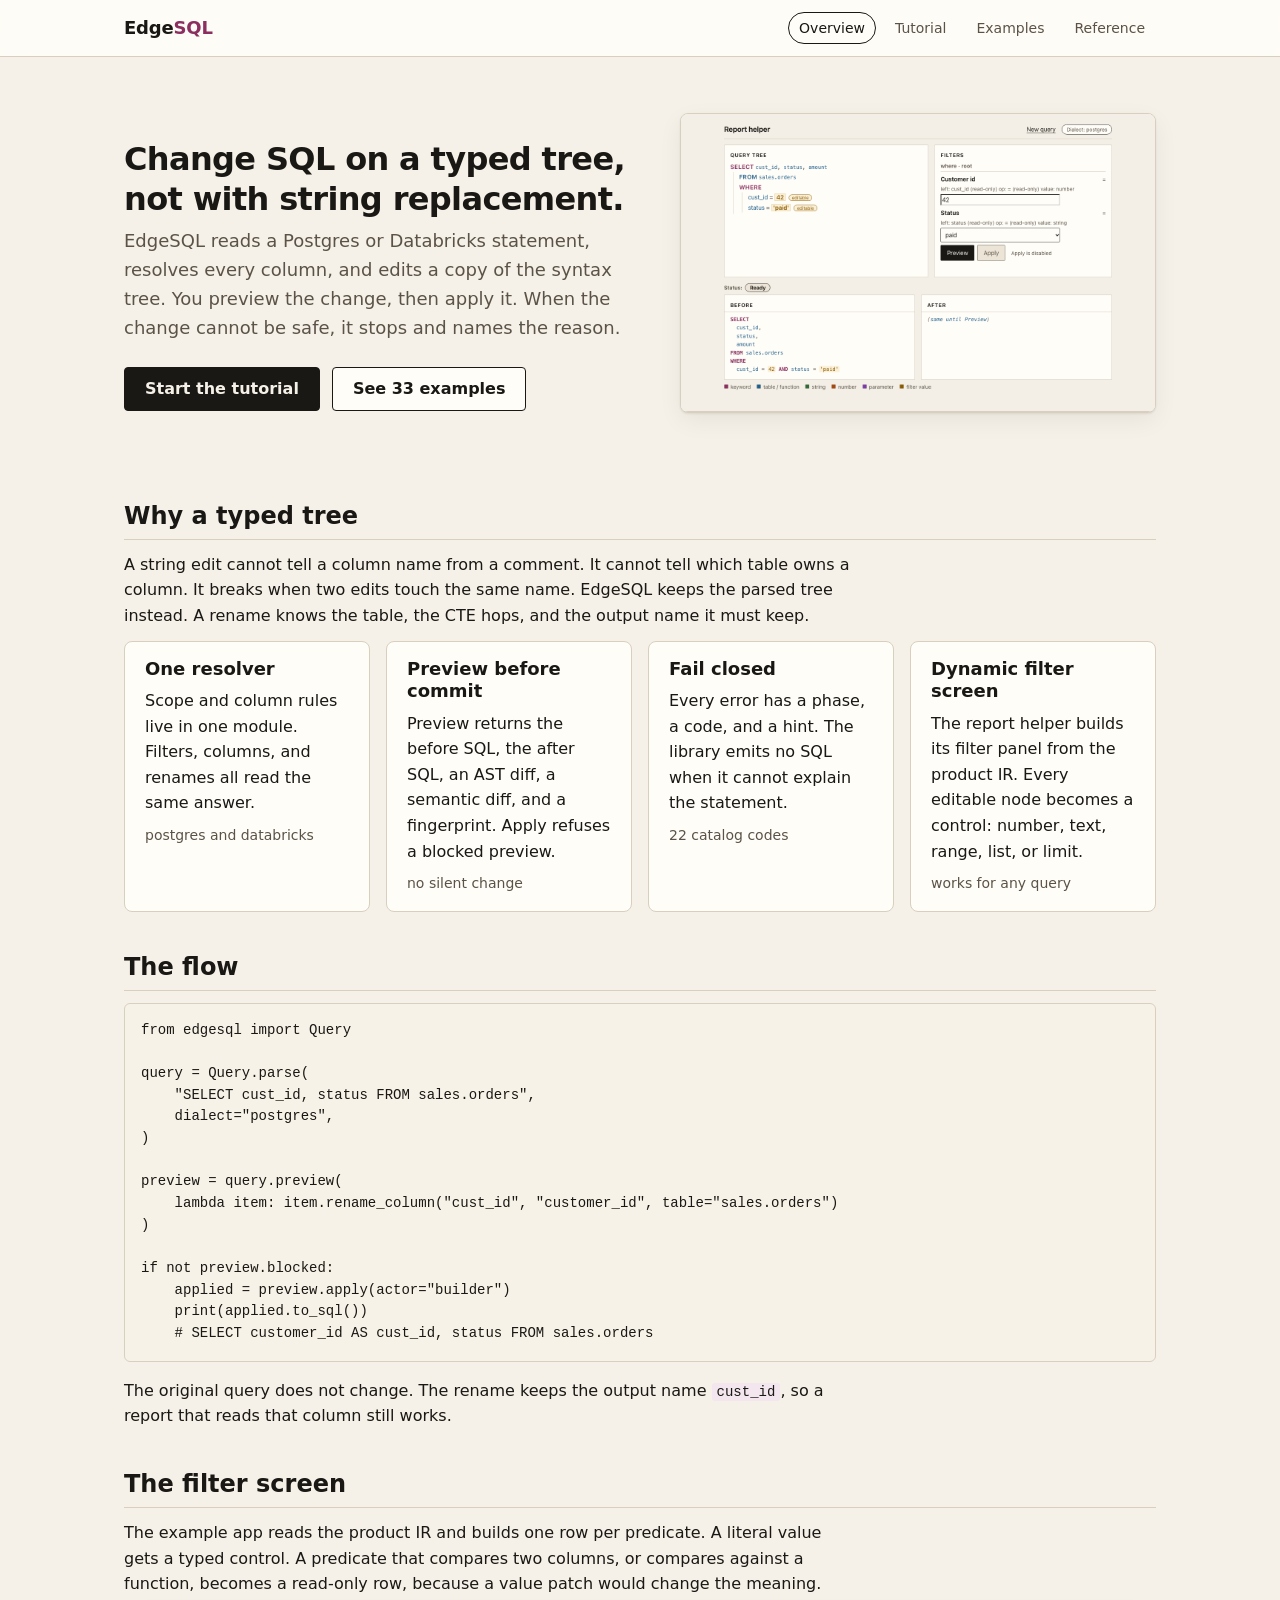
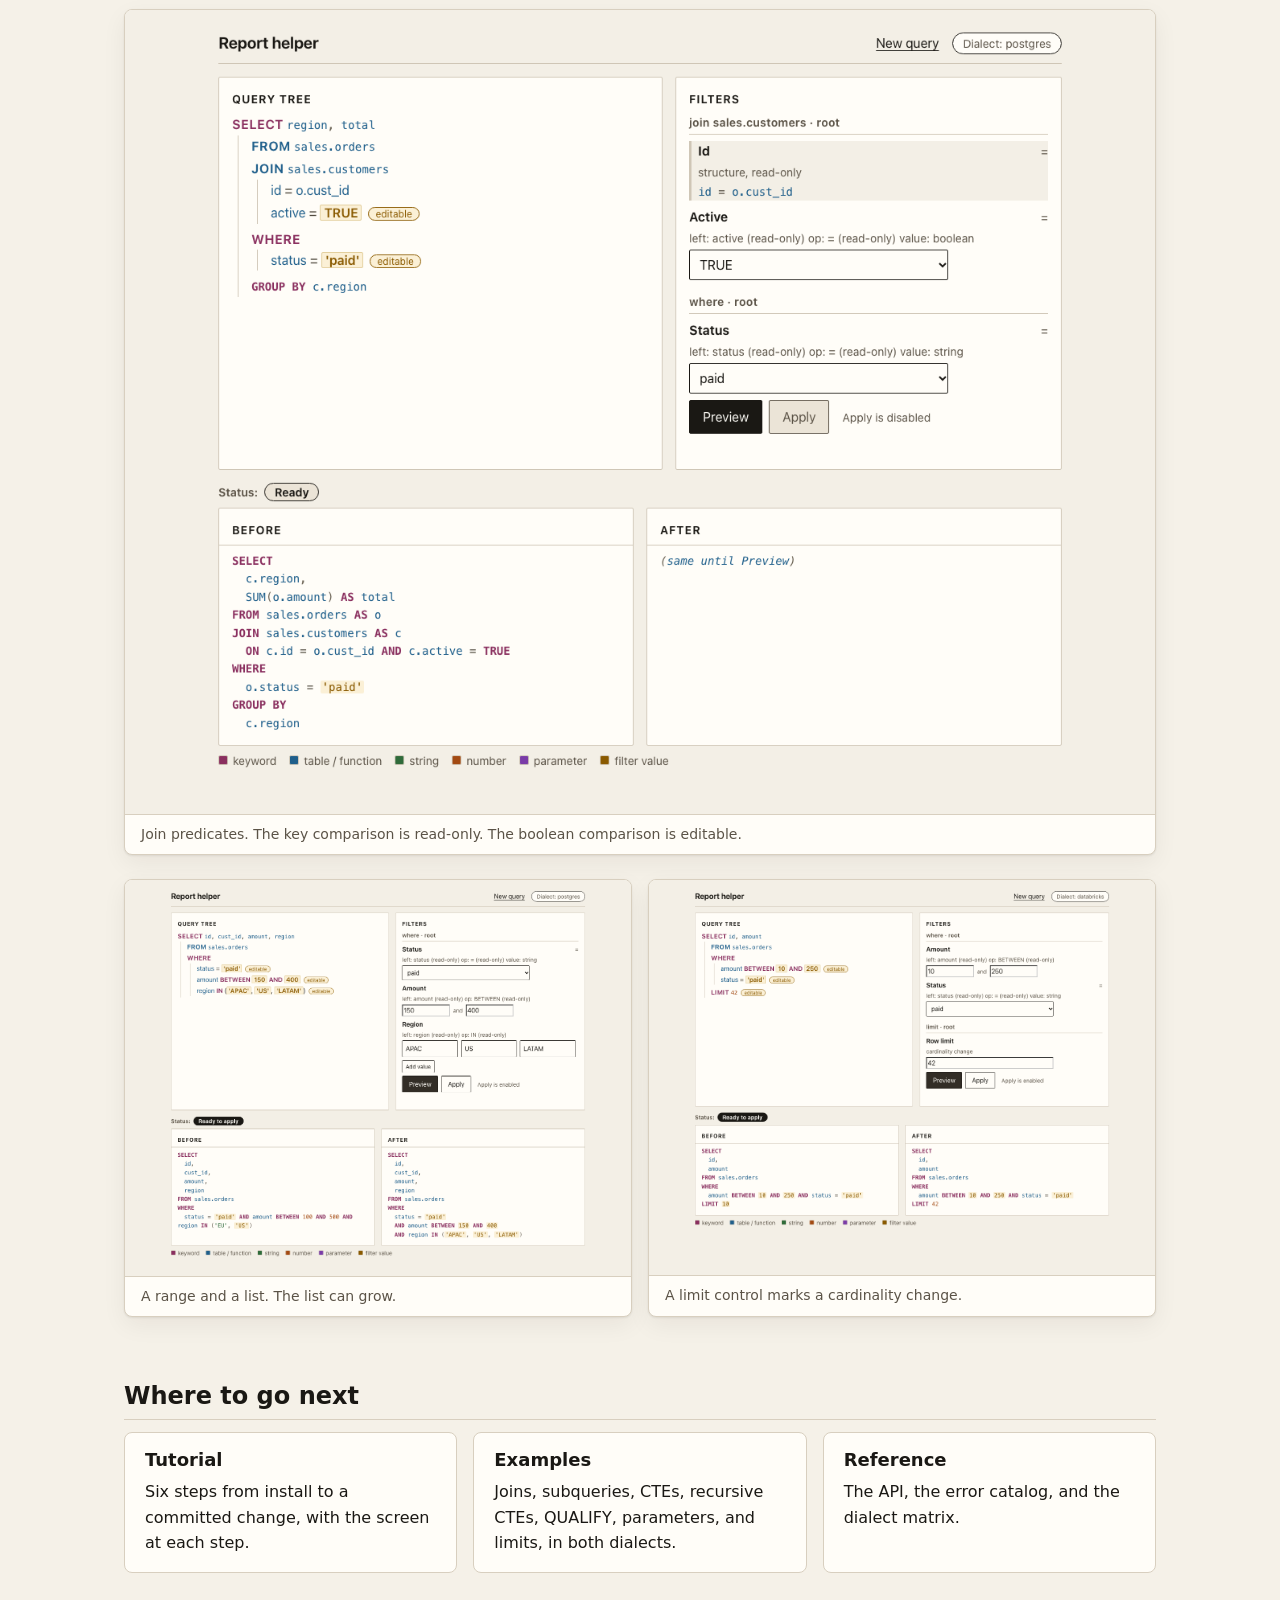
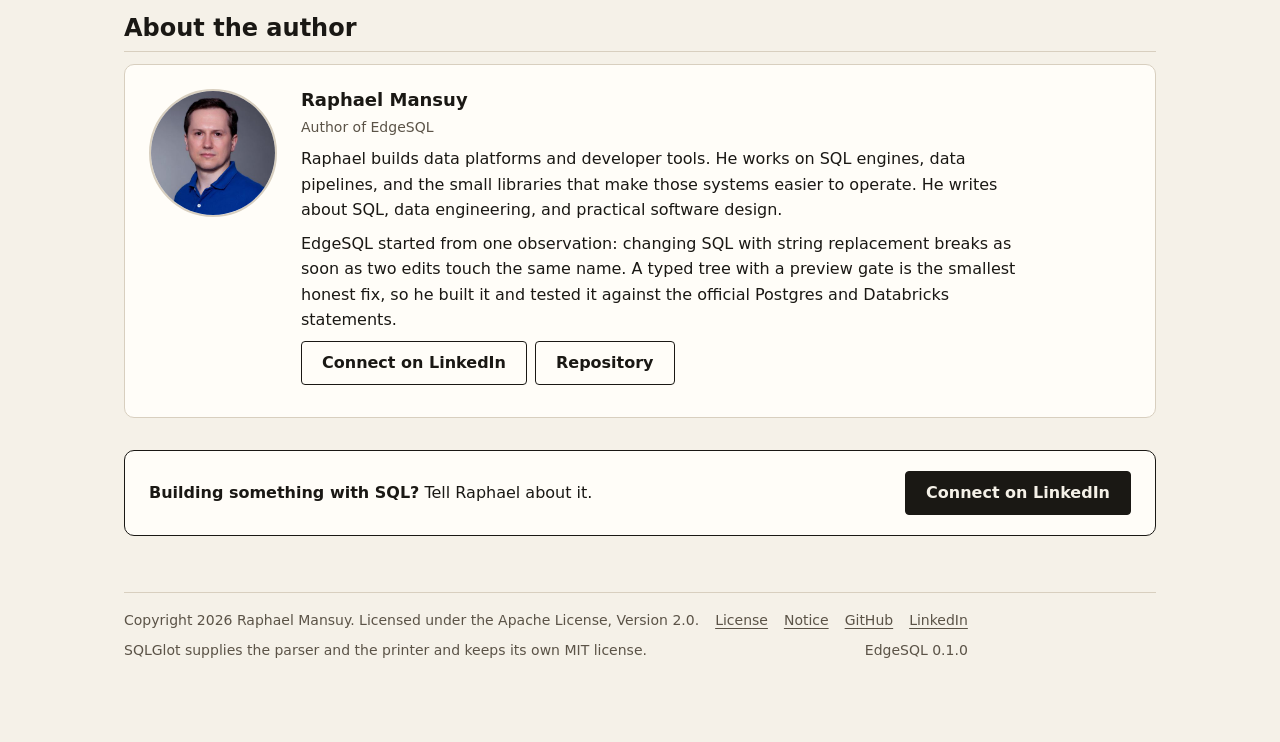
==== docs/index.html @ fc4b2189 "EdgeSQL v1: typed SQL edits, dynamic filter screen, docs, and release setup Add the EdgeSQL library " ====
<!DOCTYPE html>
<html lang="en">
<head>
<meta charset="utf-8">
<meta name="viewport" content="width=device-width, initial-scale=1">
<meta name="color-scheme" content="light dark">
<title>EdgeSQL - change SQL on a typed tree</title>
<meta name="description" content="EdgeSQL reads Postgres and Databricks SQL, resolves every column, and edits a typed tree with a preview gate.">
<link rel="stylesheet" href="assets/site.css">
</head>
<body>
<header class="topbar">
  <div class="topbar-inner">
    <a class="brand" href="index.html">Edge<span>SQL</span></a>
    <nav class="nav">
      <a href="index.html" aria-current="page">Overview</a>
      <a href="tutorial.html">Tutorial</a>
      <a href="examples.html">Examples</a>
      <a href="reference.html">Reference</a>
    </nav>
  </div>
</header>

<main class="wrap">
  <section class="hero">
    <div>
      <h1>Change SQL on a typed tree, not with string replacement.</h1>
      <p class="lede">EdgeSQL reads a Postgres or Databricks statement, resolves every
      column, and edits a copy of the syntax tree. You preview the change, then apply
      it. When the change cannot be safe, it stops and names the reason.</p>
      <div class="cta">
        <a class="btn primary" href="tutorial.html">Start the tutorial</a>
        <a class="btn" href="examples.html">See 33 examples</a>
      </div>
    </div>
    <figure class="hero-figure">
      <img src="assets/screenshots/02-ready-desktop.png" alt="The report helper screen: query tree, generated filter panel, and before SQL.">
    </figure>
  </section>

  <h2 id="why">Why a typed tree</h2>
  <p>A string edit cannot tell a column name from a comment. It cannot tell which
  table owns a column. It breaks when two edits touch the same name. EdgeSQL keeps
  the parsed tree instead. A rename knows the table, the CTE hops, and the output
  name it must keep.</p>

  <div class="cards">
    <div class="card">
      <h3>One resolver</h3>
      <p>Scope and column rules live in one module. Filters, columns, and renames
      all read the same answer.</p>
      <span class="meta">postgres and databricks</span>
    </div>
    <div class="card">
      <h3>Preview before commit</h3>
      <p>Preview returns the before SQL, the after SQL, an AST diff, a semantic
      diff, and a fingerprint. Apply refuses a blocked preview.</p>
      <span class="meta">no silent change</span>
    </div>
    <div class="card">
      <h3>Fail closed</h3>
      <p>Every error has a phase, a code, and a hint. The library emits no SQL when
      it cannot explain the statement.</p>
      <span class="meta">22 catalog codes</span>
    </div>
    <div class="card">
      <h3>Dynamic filter screen</h3>
      <p>The report helper builds its filter panel from the product IR. Every
      editable node becomes a control: number, text, range, list, or limit.</p>
      <span class="meta">works for any query</span>
    </div>
  </div>

  <h2 id="flow">The flow</h2>
  <pre><code>from edgesql import Query

query = Query.parse(
    "SELECT cust_id, status FROM sales.orders",
    dialect="postgres",
)

preview = query.preview(
    lambda item: item.rename_column("cust_id", "customer_id", table="sales.orders")
)

if not preview.blocked:
    applied = preview.apply(actor="builder")
    print(applied.to_sql())
    # SELECT customer_id AS cust_id, status FROM sales.orders</code></pre>

  <p>The original query does not change. The rename keeps the output name
  <code>cust_id</code>, so a report that reads that column still works.</p>

  <h2 id="screen">The filter screen</h2>
  <p>The example app reads the product IR and builds one row per predicate. A
  literal value gets a typed control. A predicate that compares two columns, or
  compares against a function, becomes a read-only row, because a value patch would
  change the meaning.</p>

  <figure>
    <img src="assets/screenshots/17-dynamic-join-filters.png" alt="Join filters: the read-only key row and the editable boolean row.">
    <figcaption>Join predicates. The key comparison is read-only. The boolean
    comparison is editable.</figcaption>
  </figure>

  <div class="grid-2">
    <figure>
      <img src="assets/screenshots/18-between-and-in.png" alt="A range control and a list control with an added value.">
      <figcaption>A range and a list. The list can grow.</figcaption>
    </figure>
    <figure>
      <img src="assets/screenshots/19-limit-filter.png" alt="A limit control next to a range control.">
      <figcaption>A limit control marks a cardinality change.</figcaption>
    </figure>
  </div>

  <h2 id="next">Where to go next</h2>
  <div class="cards">
    <a class="card" href="tutorial.html" style="text-decoration:none;color:inherit">
      <h3>Tutorial</h3>
      <p>Six steps from install to a committed change, with the screen at each
      step.</p>
    </a>
    <a class="card" href="examples.html" style="text-decoration:none;color:inherit">
      <h3>Examples</h3>
      <p>Joins, subqueries, CTEs, recursive CTEs, QUALIFY, parameters, and limits,
      in both dialects.</p>
    </a>
    <a class="card" href="reference.html" style="text-decoration:none;color:inherit">
      <h3>Reference</h3>
      <p>The API, the error catalog, and the dialect matrix.</p>
    </a>
  </div>

  <h2 id="author-heading">About the author</h2>
  <section class="author" id="author" aria-labelledby="author-name">
  <img src="assets/raphael-mansuy.jpg" alt="Headshot of Raphael Mansuy, author of EdgeSQL." width="128" height="128" loading="lazy">
  <div>
    <h3 id="author-name">Raphael Mansuy</h3>
    <p class="meta">Author of EdgeSQL</p>
    <p>Raphael builds data platforms and developer tools. He works on SQL engines,
    data pipelines, and the small libraries that make those systems easier to
    operate. He writes about SQL, data engineering, and practical software design.</p>
    <p>EdgeSQL started from one observation: changing SQL with string replacement
    breaks as soon as two edits touch the same name. A typed tree with a preview
    gate is the smallest honest fix, so he built it and tested it against the
    official Postgres and Databricks statements.</p>
    <p class="links">
      <a class="btn" href="https://www.linkedin.com/in/raphaelmansuy/">Connect on LinkedIn</a>
      <a class="btn" href="https://github.com/raphaelmansuy/EdgeSQL">Repository</a>
    </p>
  </div>
</section>
  <section class="cta-band" aria-label="Follow the work">
  <p><strong>Building something with SQL?</strong> Tell Raphael about it.</p>
  <a class="btn primary" href="https://www.linkedin.com/in/raphaelmansuy/">Connect on LinkedIn</a>
</section>

  <footer class="site-footer">
  <div class="row">
    <span>Copyright 2026 Raphael Mansuy. Licensed under the Apache License, Version 2.0.</span>
    <nav>
      <a href="https://github.com/raphaelmansuy/EdgeSQL/blob/main/LICENSE">License</a>
      <a href="https://github.com/raphaelmansuy/EdgeSQL/blob/main/NOTICE">Notice</a>
      <a href="https://github.com/raphaelmansuy/EdgeSQL">GitHub</a>
      <a href="https://www.linkedin.com/in/raphaelmansuy/">LinkedIn</a>
    </nav>
  </div>
  <div class="row">
    <span>SQLGlot supplies the parser and the printer and keeps its own MIT license.</span>
    <span>EdgeSQL 0.1.0</span>
  </div>
</footer>
</main>
</body>
</html>
---- docs/assets/site.css ----
:root {
  color-scheme: light dark;
  --ink: #1a1814;
  --ink-soft: #5b5347;
  --page: #f5f1e8;
  --panel: #fffdf8;
  --line: #d8cfbf;
  --line-strong: #1a1814;
  --accent: #8a2f5f;
  --accent-soft: #f3e6ee;
  --blue: #1f5f8b;
  --green: #2f6b3a;
  --amber: #8a5a00;
  --code-bg: #f7f2e8;
  --shadow: 0 1px 2px rgba(26, 24, 20, 0.08), 0 8px 24px rgba(26, 24, 20, 0.06);
  --step: 8px;
}

@media (prefers-color-scheme: dark) {
  :root {
    --ink: #efe9df;
    --ink-soft: #b3a894;
    --page: #17140f;
    --panel: #221e18;
    --line: #3a332a;
    --line-strong: #efe9df;
    --accent: #e79ac0;
    --accent-soft: #33222c;
    --blue: #8fc4e8;
    --green: #9ed3a4;
    --amber: #e5bb72;
    --code-bg: #1c1813;
    --shadow: 0 1px 2px rgba(0, 0, 0, 0.5), 0 8px 24px rgba(0, 0, 0, 0.4);
  }
}

* { box-sizing: border-box; }

html { scroll-behavior: smooth; }

body {
  margin: 0;
  background: var(--page);
  color: var(--ink);
  font-family: system-ui, -apple-system, "Segoe UI", sans-serif;
  font-size: 16px;
  line-height: 1.6;
  -webkit-font-smoothing: antialiased;
}

h1, h2, h3 { line-height: 1.25; }

h1 {
  font-size: 32px;
  font-weight: 700;
  letter-spacing: -0.02em;
  margin: 0 0 8px;
}

h2 {
  font-size: 24px;
  font-weight: 650;
  margin: 40px 0 12px;
  padding-bottom: 8px;
  border-bottom: 1px solid var(--line);
}

h3 {
  font-size: 18px;
  font-weight: 650;
  margin: 24px 0 8px;
}

p { margin: 0 0 12px; max-width: 72ch; }

a { color: var(--accent); text-underline-offset: 3px; }
a:hover { text-decoration: none; }

code, pre, kbd {
  font-family: ui-monospace, SFMono-Regular, Menlo, Consolas, monospace;
  font-size: 14px;
}

:not(pre) > code {
  background: var(--accent-soft);
  border-radius: 3px;
  padding: 1px 5px;
  overflow-wrap: anywhere;
}

pre {
  margin: 0 0 16px;
  padding: 16px;
  background: var(--code-bg);
  border: 1px solid var(--line);
  border-radius: 6px;
  overflow-x: auto;
  line-height: 1.55;
}

pre code { background: none; padding: 0; }

.meta { font-size: 14px; color: var(--ink-soft); }

/* Layout */

.wrap {
  max-width: 1080px;
  margin: 0 auto;
  padding: 0 24px 80px;
}

.topbar {
  border-bottom: 1px solid var(--line);
  background: color-mix(in srgb, var(--panel) 88%, transparent);
  backdrop-filter: blur(8px);
  position: sticky;
  top: 0;
  z-index: 10;
}

.topbar-inner {
  max-width: 1080px;
  margin: 0 auto;
  padding: 12px 24px;
  display: flex;
  align-items: center;
  gap: 24px;
  flex-wrap: wrap;
}

.brand {
  font-weight: 700;
  font-size: 18px;
  letter-spacing: -0.01em;
  color: var(--ink);
  text-decoration: none;
  margin-right: auto;
}

.brand span { color: var(--accent); }

.nav { display: flex; gap: 8px; flex-wrap: wrap; }

.nav a {
  font-size: 14px;
  text-decoration: none;
  color: var(--ink-soft);
  padding: 4px 10px;
  border-radius: 999px;
  border: 1px solid transparent;
}

.nav a:hover { color: var(--ink); border-color: var(--line); }

.nav a[aria-current="page"] {
  color: var(--ink);
  border-color: var(--line-strong);
  background: var(--panel);
}

.hero {
  display: grid;
  grid-template-columns: 1.1fr 1fr;
  gap: 32px;
  align-items: center;
  padding: 56px 0 24px;
}

.lede {
  font-size: 18px;
  color: var(--ink-soft);
  max-width: 56ch;
}

.hero-figure {
  border: 1px solid var(--line);
  border-radius: 8px;
  overflow: hidden;
  box-shadow: var(--shadow);
  background: var(--panel);
}

.hero-figure img { display: block; width: 100%; height: auto; }

.cta { display: flex; gap: 12px; flex-wrap: wrap; margin-top: 24px; }

.btn {
  display: inline-flex;
  align-items: center;
  gap: 8px;
  min-height: 44px;
  padding: 8px 20px;
  border-radius: 4px;
  border: 1px solid var(--line-strong);
  background: var(--panel);
  color: var(--ink);
  text-decoration: none;
  font-weight: 600;
}

.btn.primary { background: var(--ink); color: var(--page); }
.btn:hover { transform: translateY(-1px); }

.cards {
  display: grid;
  grid-template-columns: repeat(auto-fit, minmax(240px, 1fr));
  gap: 16px;
}

.card {
  border: 1px solid var(--line);
  border-radius: 8px;
  background: var(--panel);
  padding: 16px 20px;
}

.card h3 { margin-top: 0; }
.card p { margin-bottom: 0; }
.card .meta { display: block; margin-top: 8px; }

figure {
  margin: 0 0 24px;
  border: 1px solid var(--line);
  border-radius: 8px;
  overflow: hidden;
  background: var(--panel);
  box-shadow: var(--shadow);
}

figure img { display: block; width: 100%; height: auto; border-bottom: 1px solid var(--line); }

figcaption {
  font-size: 14px;
  color: var(--ink-soft);
  padding: 8px 16px;
}

.step {
  display: grid;
  grid-template-columns: 48px 1fr;
  gap: 16px;
  margin: 32px 0;
  padding: 24px;
  border: 1px solid var(--line);
  border-radius: 10px;
  background: var(--panel);
}

.step-number {
  width: 40px;
  height: 40px;
  border-radius: 50%;
  display: grid;
  place-items: center;
  background: var(--accent);
  color: var(--page);
  font-weight: 700;
}

.step h3 { margin-top: 0; }

.step-body { min-width: 0; }

table {
  width: 100%;
  border-collapse: collapse;
  margin: 0 0 24px;
  font-size: 15px;
}

th, td {
  text-align: left;
  padding: 8px 12px;
  border-bottom: 1px solid var(--line);
  vertical-align: top;
}

th { font-weight: 650; background: var(--panel); }

tbody tr:hover { background: var(--panel); }

td code { white-space: nowrap; }

.gallery {
  display: grid;
  grid-template-columns: repeat(auto-fill, minmax(300px, 1fr));
  gap: 16px;
}

.example {
  border: 1px solid var(--line);
  border-radius: 8px;
  background: var(--panel);
  padding: 16px;
  display: grid;
  gap: 8px;
  align-content: start;
}

.example[data-dialect="postgres"] { border-left: 4px solid var(--blue); }
.example[data-dialect="databricks"] { border-left: 4px solid var(--accent); }

.example h3 { margin: 0; font-size: 16px; }
.example pre { margin: 0; font-size: 13px; max-height: 200px; }

.tags { display: flex; gap: 4px; flex-wrap: wrap; }

.tag {
  font-size: 12px;
  border: 1px solid var(--line);
  border-radius: 999px;
  padding: 0 8px;
  color: var(--ink-soft);
}

.tag[data-dialect="postgres"] { color: var(--blue); border-color: var(--blue); }
.tag[data-dialect="databricks"] { color: var(--accent); border-color: var(--accent); }

.note {
  border-left: 4px solid var(--amber);
  background: var(--panel);
  padding: 12px 16px;
  border-radius: 0 6px 6px 0;
  margin: 0 0 16px;
}

.author {
  display: grid;
  grid-template-columns: 128px 1fr;
  gap: 24px;
  align-items: start;
  border: 1px solid var(--line);
  border-radius: 10px;
  background: var(--panel);
  padding: 24px;
  margin: 0 0 24px;
}

.author img {
  width: 128px;
  height: 128px;
  border-radius: 50%;
  object-fit: cover;
  border: 2px solid var(--line);
  display: block;
}

.author h3 { margin: 0 0 4px; }
.author p { margin-bottom: 8px; }
.author .links { display: flex; gap: 8px; flex-wrap: wrap; margin-top: 8px; }

.cta-band {
  display: flex;
  gap: 16px;
  align-items: center;
  justify-content: space-between;
  flex-wrap: wrap;
  border: 1px solid var(--line-strong);
  border-radius: 10px;
  background: var(--panel);
  padding: 20px 24px;
  margin: 32px 0 0;
}

.cta-band p { margin: 0; }

.site-footer {
  border-top: 1px solid var(--line);
  margin-top: 56px;
  padding-top: 16px;
  font-size: 14px;
  color: var(--ink-soft);
  display: grid;
  gap: 8px;
}

.site-footer .row {
  display: flex;
  justify-content: space-between;
  gap: 16px;
  flex-wrap: wrap;
}

.site-footer nav { display: flex; gap: 16px; flex-wrap: wrap; }
.site-footer a { color: var(--ink-soft); }
.site-footer a:hover { color: var(--ink); }

.note p:last-child { margin-bottom: 0; }

.grid-2 {
  display: grid;
  grid-template-columns: 1fr 1fr;
  gap: 16px;
}

footer {
  border-top: 1px solid var(--line);
  margin-top: 56px;
  padding-top: 16px;
  font-size: 14px;
  color: var(--ink-soft);
  display: flex;
  justify-content: space-between;
  gap: 16px;
  flex-wrap: wrap;
}

.anchor-list { display: flex; gap: 8px; flex-wrap: wrap; margin-bottom: 24px; }

.anchor-list a {
  font-size: 14px;
  border: 1px solid var(--line);
  border-radius: 999px;
  padding: 4px 12px;
  text-decoration: none;
  color: var(--ink-soft);
}

.anchor-list a:hover { border-color: var(--line-strong); color: var(--ink); }

@media (max-width: 860px) {
  .hero { grid-template-columns: 1fr; padding-top: 32px; }
  .grid-2 { grid-template-columns: 1fr; }
  .step { grid-template-columns: 1fr; }
  .author { grid-template-columns: 1fr; }
  h1 { font-size: 26px; }
  h2 { font-size: 20px; }
  .wrap { padding: 0 16px 56px; }
}

@media print {
  .topbar, .cta { display: none; }
  body { background: #fff; color: #000; }
  figure, .card, .step { box-shadow: none; }
}
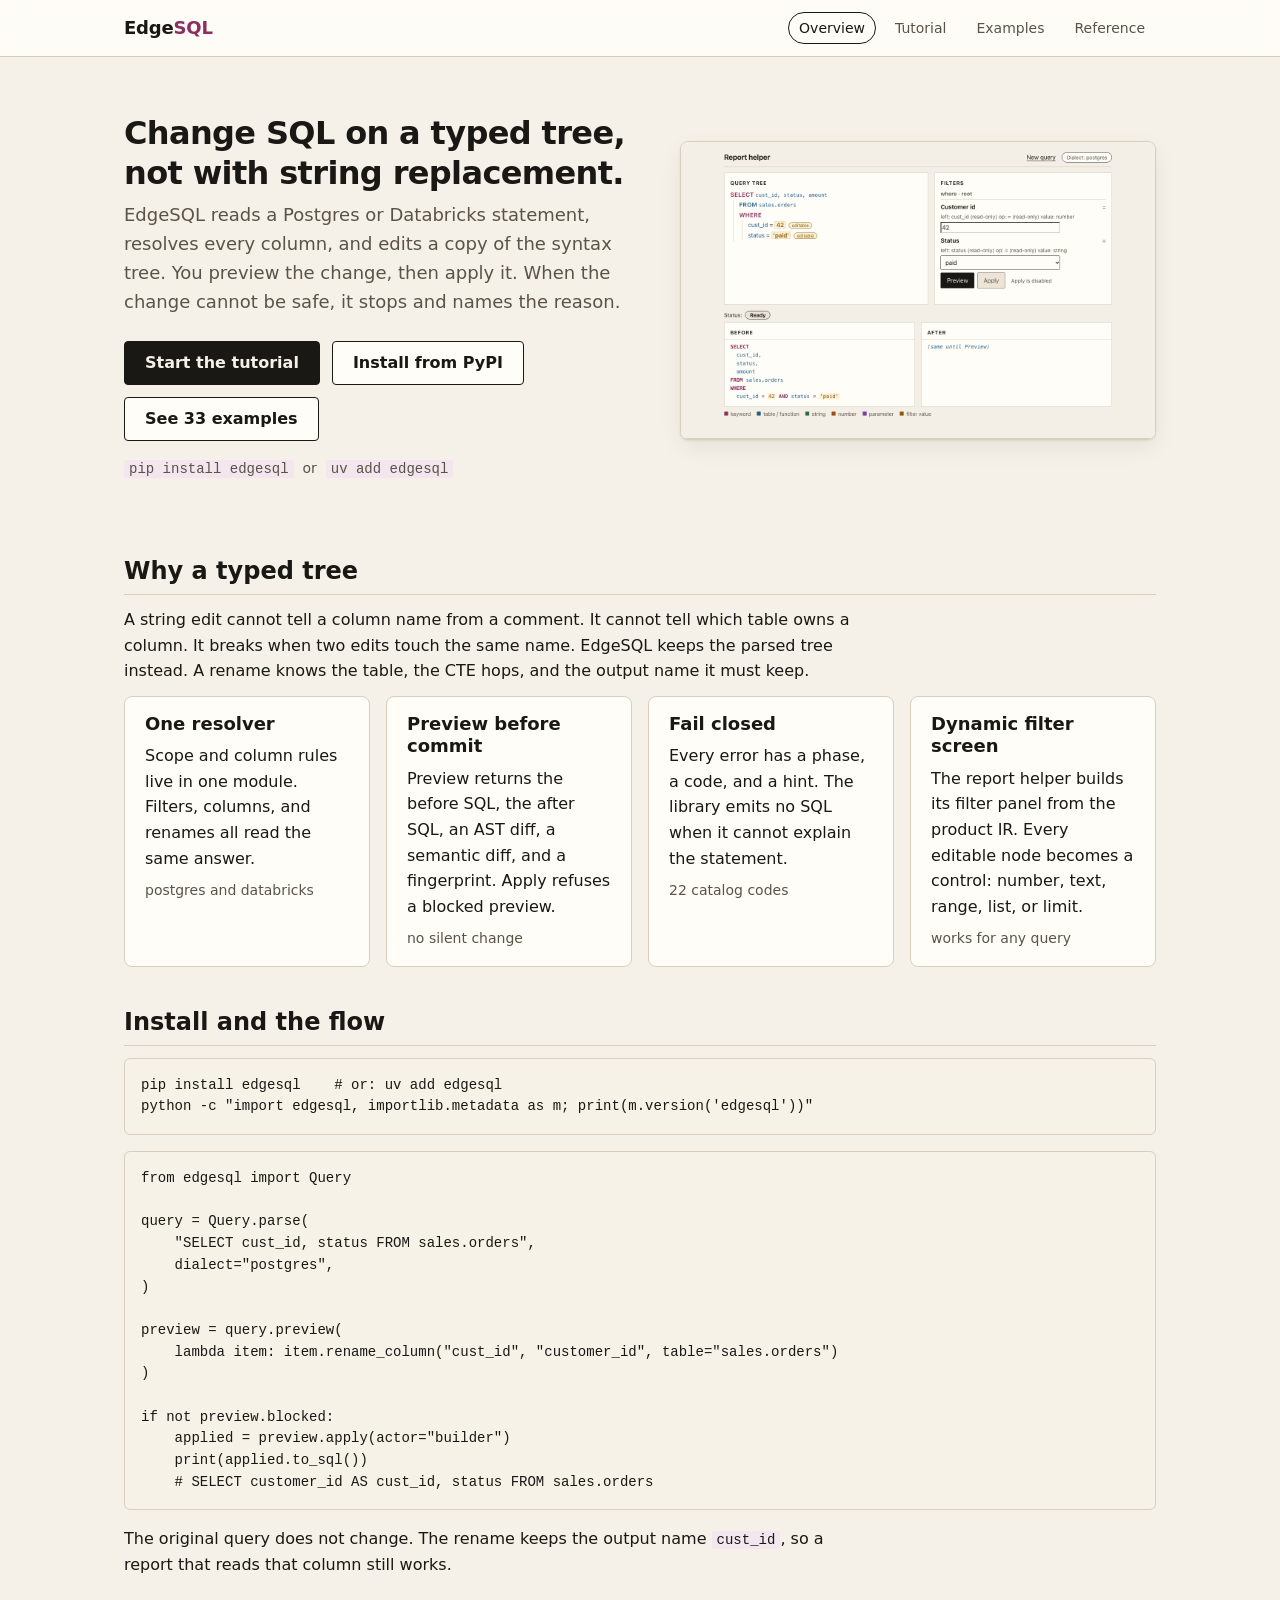
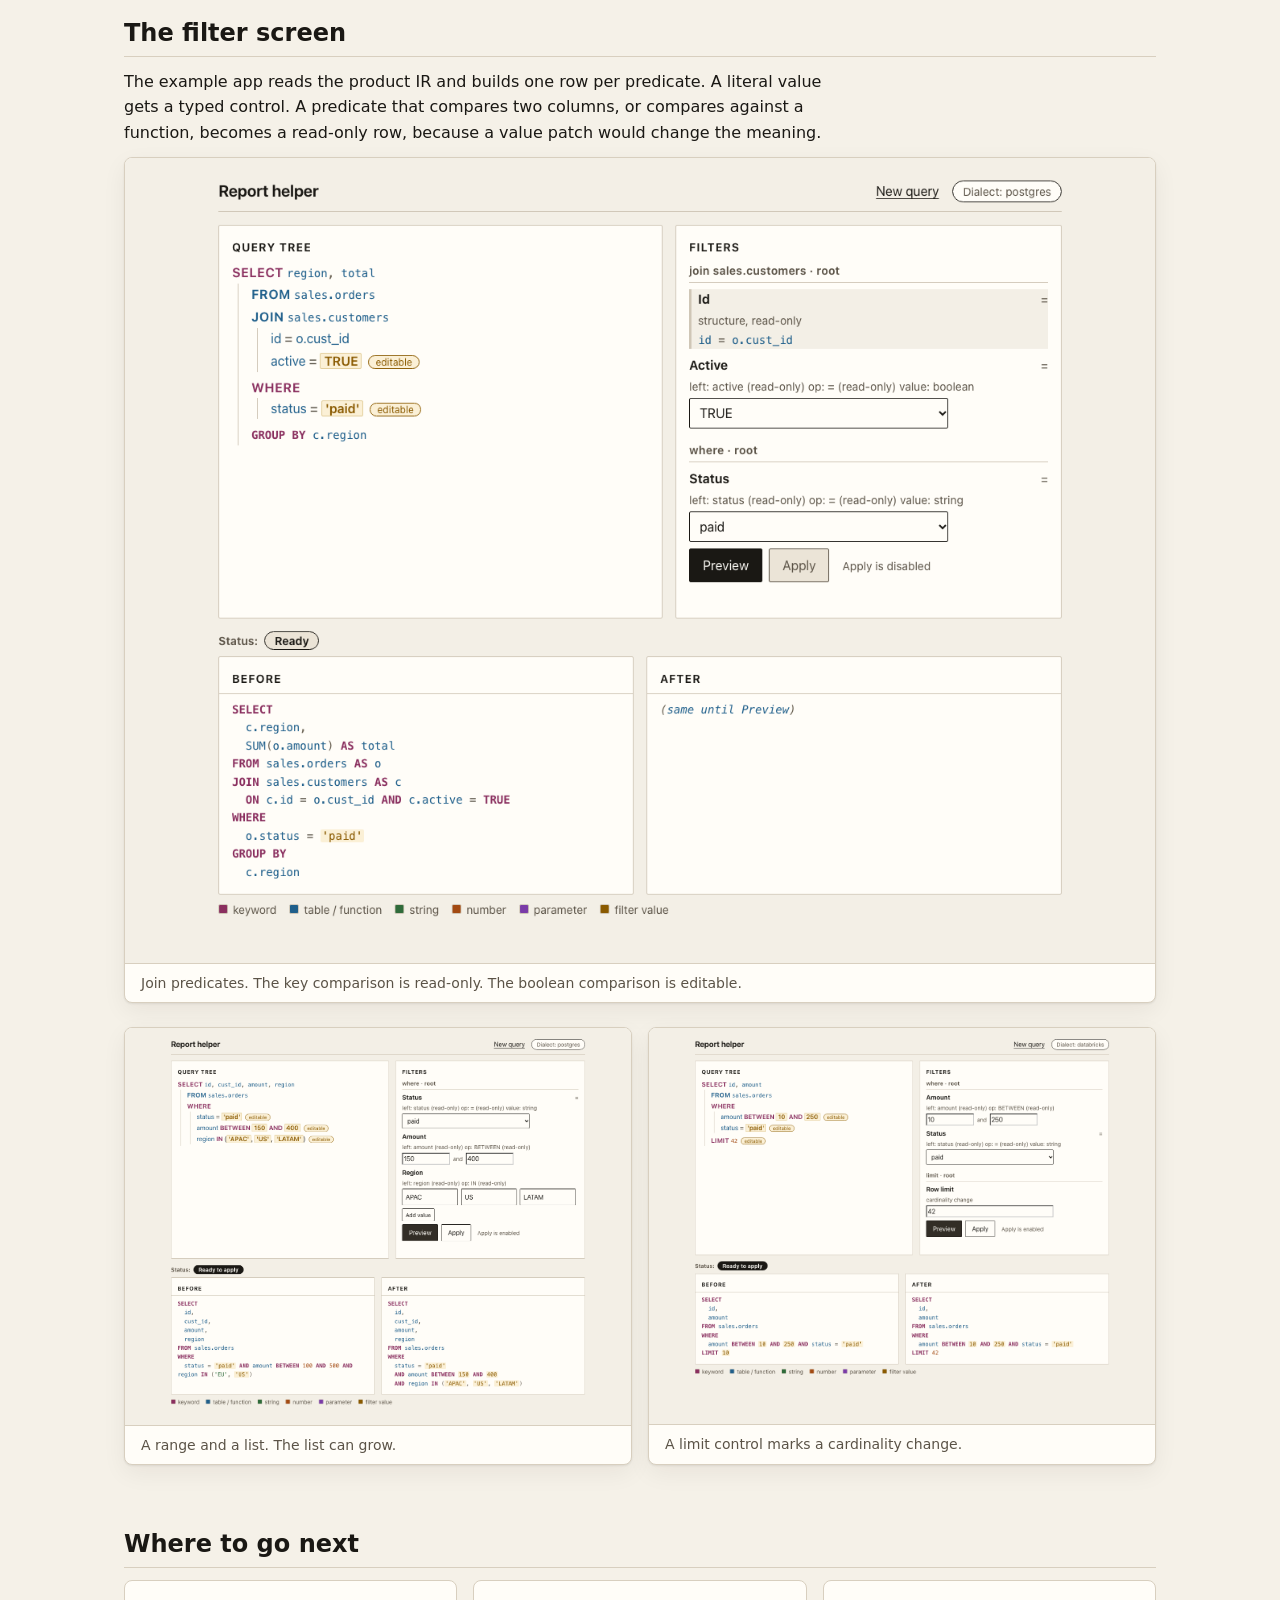
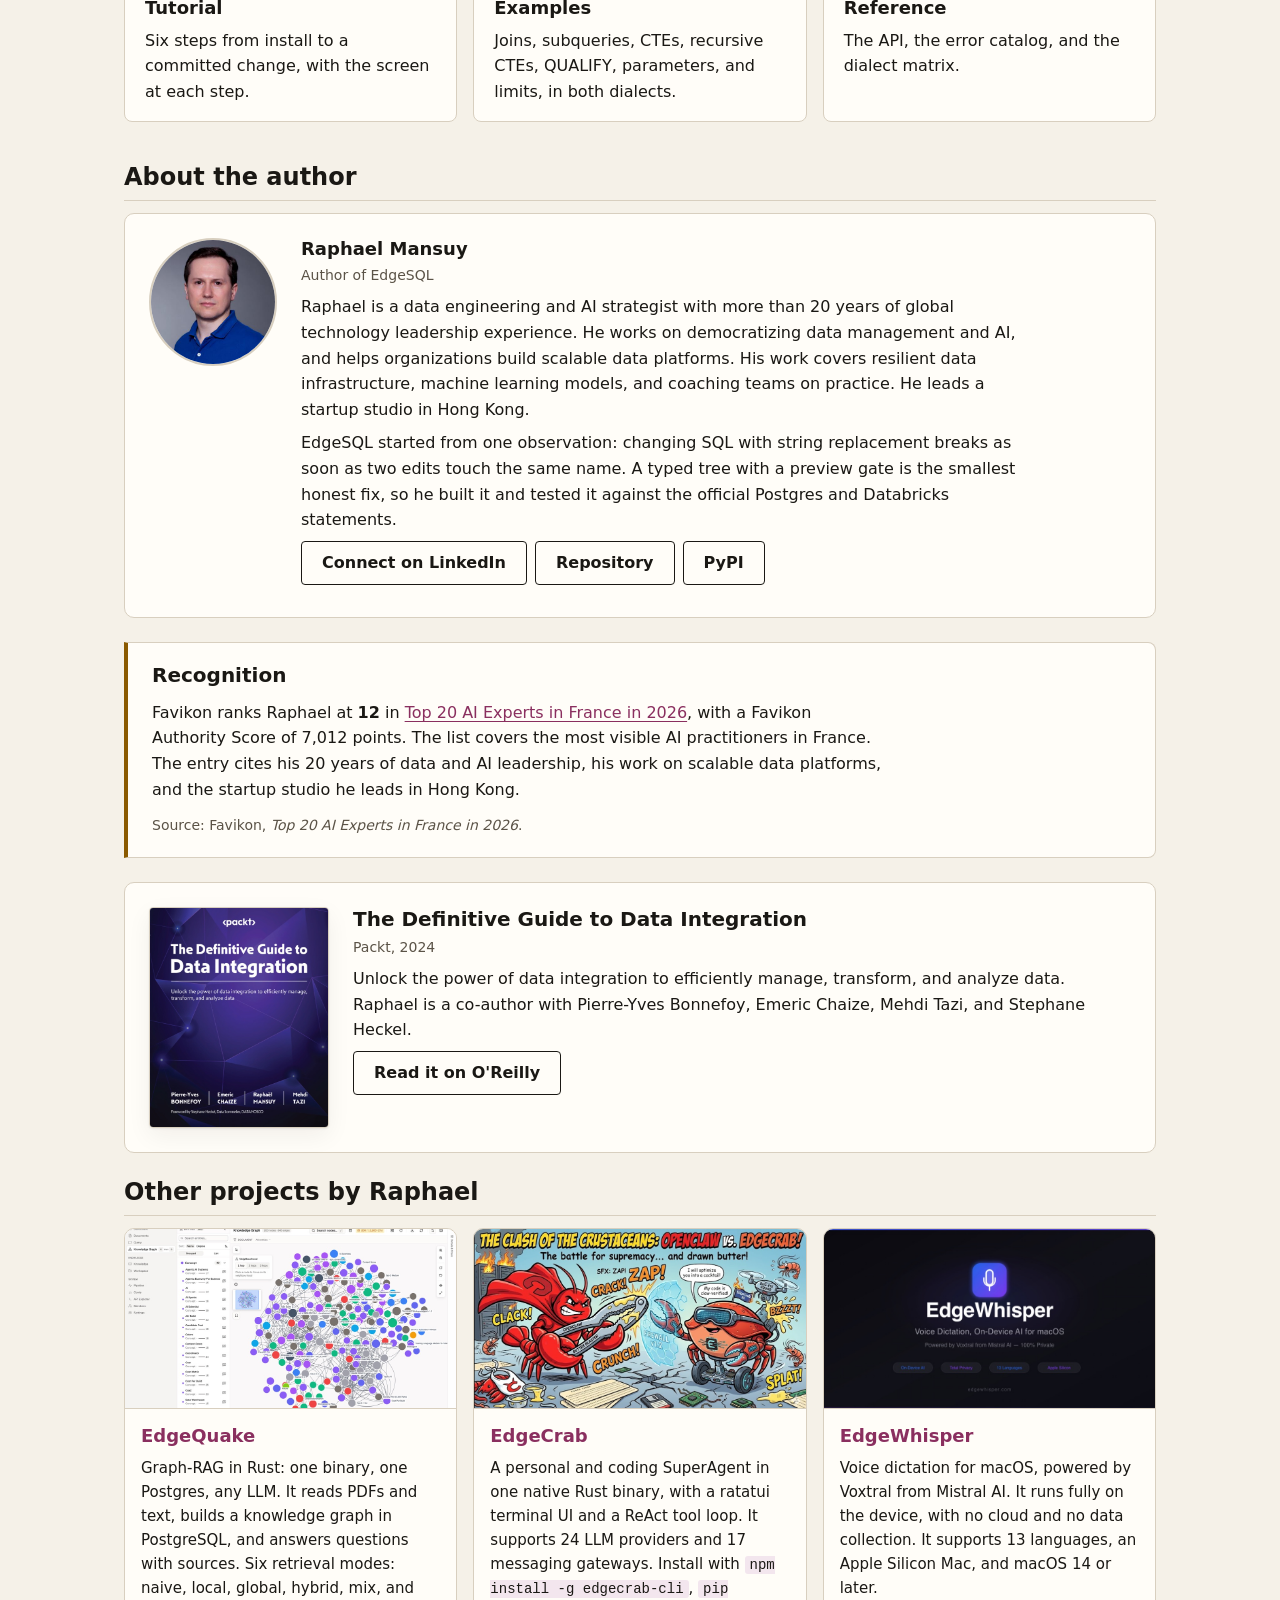
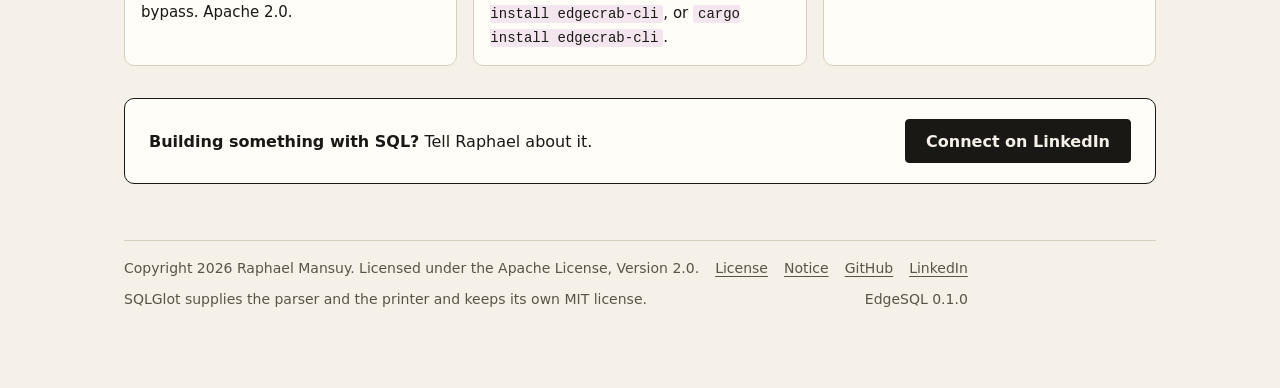
==== commit 456ab541: "Document the PyPI install and Raphael's other work Install: - Show pip and uv side by side: uv add, " ====
--- a/docs/index.html
+++ b/docs/index.html
@@ -4,9 +4,27 @@
 <meta charset="utf-8">
 <meta name="viewport" content="width=device-width, initial-scale=1">
 <meta name="color-scheme" content="light dark">
-<title>EdgeSQL - change SQL on a typed tree</title>
-<meta name="description" content="EdgeSQL reads Postgres and Databricks SQL, resolves every column, and edits a typed tree with a preview gate.">
+<title>EdgeSQL - parse and rewrite Postgres and Databricks SQL in Python</title>
+
+<meta name="description" content="A Python library that parses Postgres and Databricks SQL, resolves every column, and edits a typed syntax tree with preview before apply.">
+<meta name="author" content="Raphael Mansuy">
+<meta name="keywords" content="SQL parser Python, rewrite SQL AST, Postgres SQL parser, Databricks SQL, SQLGlot, rename SQL column, SQL query builder, dynamic filter form, SQL preview apply, Apache 2.0">
+<meta name="robots" content="index, follow">
+<link rel="canonical" href="https://raphaelmansuy.github.io/EdgeSQL/">
+<meta property="og:type" content="website">
+<meta property="og:site_name" content="EdgeSQL">
+<meta property="og:title" content="EdgeSQL - parse and rewrite Postgres and Databricks SQL in Python">
+<meta property="og:description" content="A Python library that parses Postgres and Databricks SQL, resolves every column, and edits a typed syntax tree with preview before apply.">
+<meta property="og:url" content="https://raphaelmansuy.github.io/EdgeSQL/">
+<meta property="og:image" content="https://raphaelmansuy.github.io/EdgeSQL/assets/screenshots/02-ready-desktop.png">
+<meta property="og:image:alt" content="The EdgeSQL report helper: query tree, generated filter panel, and before SQL.">
+<meta name="twitter:card" content="summary_large_image">
+<meta name="twitter:title" content="EdgeSQL - parse and rewrite Postgres and Databricks SQL in Python">
+<meta name="twitter:description" content="A Python library that parses Postgres and Databricks SQL, resolves every column, and edits a typed syntax tree with preview before apply.">
+<meta name="twitter:image" content="https://raphaelmansuy.github.io/EdgeSQL/assets/screenshots/02-ready-desktop.png">
+<script type="application/ld+json">{"@context":"https://schema.org","@graph":[{"@type":"SoftwareSourceCode","name":"EdgeSQL","description":"A Python library that parses Postgres and Databricks SQL, resolves every column, and edits a typed syntax tree with preview before apply.","codeRepository":"https://github.com/raphaelmansuy/EdgeSQL","programmingLanguage":"Python","runtimePlatform":"Python 3.11 and later","license":"https://www.apache.org/licenses/LICENSE-2.0","author":{"@type":"Person","name":"Raphael Mansuy","url":"https://www.linkedin.com/in/raphaelmansuy/"},"keywords":"SQL parser Python, rewrite SQL AST, Postgres SQL parser, Databricks SQL, SQLGlot, rename SQL column, SQL query builder, dynamic filter form, SQL preview apply, Apache 2.0"},{"@type":"Person","name":"Raphael Mansuy","url":"https://www.linkedin.com/in/raphaelmansuy/","sameAs":["https://www.linkedin.com/in/raphaelmansuy/","https://github.com/raphaelmansuy"]}]}</script>
 <link rel="stylesheet" href="assets/site.css">
+
 </head>
 <body>
 <header class="topbar">
@@ -30,8 +48,12 @@
       it. When the change cannot be safe, it stops and names the reason.</p>
       <div class="cta">
         <a class="btn primary" href="tutorial.html">Start the tutorial</a>
+        <a class="btn" href="https://pypi.org/project/edgesql/">Install from PyPI</a>
         <a class="btn" href="examples.html">See 33 examples</a>
       </div>
+      <p class="meta" style="margin-top:16px">
+        <code>pip install edgesql</code> &nbsp;or&nbsp; <code>uv add edgesql</code>
+      </p>
     </div>
     <figure class="hero-figure">
       <img src="assets/screenshots/02-ready-desktop.png" alt="The report helper screen: query tree, generated filter panel, and before SQL.">
@@ -71,7 +93,9 @@
     </div>
   </div>
 
-  <h2 id="flow">The flow</h2>
+  <h2 id="flow">Install and the flow</h2>
+  <pre><code>pip install edgesql    # or: uv add edgesql
+python -c "import edgesql, importlib.metadata as m; print(m.version('edgesql'))"</code></pre>
   <pre><code>from edgesql import Query
 
 query = Query.parse(
@@ -138,9 +162,11 @@
   <div>
     <h3 id="author-name">Raphael Mansuy</h3>
     <p class="meta">Author of EdgeSQL</p>
-    <p>Raphael builds data platforms and developer tools. He works on SQL engines,
-    data pipelines, and the small libraries that make those systems easier to
-    operate. He writes about SQL, data engineering, and practical software design.</p>
+    <p>Raphael is a data engineering and AI strategist with more than 20 years of
+    global technology leadership experience. He works on democratizing data
+    management and AI, and helps organizations build scalable data platforms. His
+    work covers resilient data infrastructure, machine learning models, and
+    coaching teams on practice. He leads a startup studio in Hong Kong.</p>
     <p>EdgeSQL started from one observation: changing SQL with string replacement
     breaks as soon as two edits touch the same name. A typed tree with a preview
     gate is the smallest honest fix, so he built it and tested it against the
@@ -148,15 +174,69 @@
     <p class="links">
       <a class="btn" href="https://www.linkedin.com/in/raphaelmansuy/">Connect on LinkedIn</a>
       <a class="btn" href="https://github.com/raphaelmansuy/EdgeSQL">Repository</a>
+      <a class="btn" href="https://pypi.org/project/edgesql/">PyPI</a>
     </p>
   </div>
 </section>
-  <section class="cta-band" aria-label="Follow the work">
+
+<section class="recognition" aria-labelledby="recognition-title">
+  <h2 id="recognition-title">Recognition</h2>
+  <p>Favikon ranks Raphael at <strong>12</strong> in
+  <a href="https://www.favikon.com/blog/top-ai-experts-france">Top 20 AI Experts in France in 2026</a>, with a Favikon
+  Authority Score of 7,012 points. The list covers the most visible AI
+  practitioners in France. The entry cites his 20 years of data and AI
+  leadership, his work on scalable data platforms, and the startup studio he
+  leads in Hong Kong.</p>
+  <p class="meta">Source: Favikon, <em>Top 20 AI Experts in France in 2026</em>.</p>
+</section>
+
+<section class="book" aria-labelledby="book-title">
+  <img src="assets/book/definitive-guide-data-integration.jpg" alt="Cover of The Definitive Guide to Data Integration, with Raphael Mansuy as a co-author." width="180" height="222" loading="lazy">
+  <div>
+    <h2 id="book-title">The Definitive Guide to Data Integration</h2>
+    <p class="meta">Packt, 2024</p>
+    <p>Unlock the power of data integration to efficiently manage, transform, and
+    analyze data. Raphael is a co-author with Pierre-Yves Bonnefoy, Emeric Chaize,
+    Mehdi Tazi, and Stephane Heckel.</p>
+    <p><a class="btn" href="https://www.oreilly.com/library/view/the-definitive-guide/9781837631919/">Read it on O'Reilly</a></p>
+  </div>
+</section>
+
+<section class="projects" aria-labelledby="projects-title">
+  <h2 id="projects-title">Other projects by Raphael</h2>
+  <div class="project-grid">
+    <article class="project">
+      <img src="assets/projects/edgequake.jpg" alt="EdgeQuake knowledge graph view: 200 nodes and 840 edges over an AI research corpus." width="400" height="250" loading="lazy">
+      <h3><a href="https://edgequake.com/">EdgeQuake</a></h3>
+      <p>Graph-RAG in Rust: one binary, one Postgres, any LLM. It reads PDFs and
+      text, builds a knowledge graph in PostgreSQL, and answers questions with
+      sources. Six retrieval modes: naive, local, global, hybrid, mix, and
+      bypass. Apache 2.0.</p>
+    </article>
+    <article class="project">
+      <img src="assets/projects/edgecrab.jpg" alt="EdgeCrab illustration: a comic battle between EdgeCrab and OpenClaw." width="400" height="210" loading="lazy">
+      <h3><a href="https://www.edgecrab.com/">EdgeCrab</a></h3>
+      <p>A personal and coding SuperAgent in one native Rust binary, with a
+      ratatui terminal UI and a ReAct tool loop. It supports 24 LLM providers and
+      17 messaging gateways. Install with <code>npm install -g edgecrab-cli</code>,
+      <code>pip install edgecrab-cli</code>, or <code>cargo install edgecrab-cli</code>.</p>
+    </article>
+    <article class="project">
+      <img src="assets/projects/edgewhisper.jpg" alt="EdgeWhisper banner: voice dictation, on-device AI for macOS." width="400" height="210" loading="lazy">
+      <h3><a href="https://edgewhisper.com/">EdgeWhisper</a></h3>
+      <p>Voice dictation for macOS, powered by Voxtral from Mistral AI. It runs
+      fully on the device, with no cloud and no data collection. It supports 13
+      languages, an Apple Silicon Mac, and macOS 14 or later.</p>
+    </article>
+  </div>
+</section>
+
+<section class="cta-band" aria-label="Follow the work">
   <p><strong>Building something with SQL?</strong> Tell Raphael about it.</p>
   <a class="btn primary" href="https://www.linkedin.com/in/raphaelmansuy/">Connect on LinkedIn</a>
 </section>
 
-  <footer class="site-footer">
+<footer class="site-footer">
   <div class="row">
     <span>Copyright 2026 Raphael Mansuy. Licensed under the Apache License, Version 2.0.</span>
     <nav>
--- a/docs/assets/site.css
+++ b/docs/assets/site.css
@@ -382,6 +382,72 @@
   flex-wrap: wrap;
 }
 
+.recognition {
+  border: 1px solid var(--line);
+  border-left: 4px solid var(--amber);
+  border-radius: 0 8px 8px 0;
+  background: var(--panel);
+  padding: 20px 24px;
+  margin: 0 0 24px;
+}
+
+.recognition h2 { margin-top: 0; border: 0; padding: 0; font-size: 20px; }
+.recognition p:last-child { margin-bottom: 0; }
+
+.book {
+  display: grid;
+  grid-template-columns: 180px 1fr;
+  gap: 24px;
+  align-items: start;
+  border: 1px solid var(--line);
+  border-radius: 10px;
+  background: var(--panel);
+  padding: 24px;
+  margin: 0 0 24px;
+}
+
+.book img {
+  width: 100%;
+  height: auto;
+  border-radius: 4px;
+  border: 1px solid var(--line);
+  display: block;
+  box-shadow: var(--shadow);
+}
+
+.book h2 { margin: 0 0 4px; border: 0; padding: 0; font-size: 20px; }
+.book p { margin-bottom: 8px; }
+
+.projects { margin: 0 0 24px; }
+.projects h2 { margin-top: 0; }
+
+.project-grid {
+  display: grid;
+  grid-template-columns: repeat(auto-fit, minmax(280px, 1fr));
+  gap: 16px;
+}
+
+.project {
+  border: 1px solid var(--line);
+  border-radius: 10px;
+  background: var(--panel);
+  overflow: hidden;
+  display: grid;
+  align-content: start;
+}
+
+.project img {
+  display: block;
+  width: 100%;
+  height: 180px;
+  object-fit: cover;
+  border-bottom: 1px solid var(--line);
+}
+
+.project h3 { margin: 16px 16px 8px; font-size: 18px; }
+.project h3 a { text-decoration: none; }
+.project p { margin: 0 16px 16px; font-size: 15px; }
+
 .site-footer nav { display: flex; gap: 16px; flex-wrap: wrap; }
 .site-footer a { color: var(--ink-soft); }
 .site-footer a:hover { color: var(--ink); }
@@ -424,6 +490,8 @@
   .grid-2 { grid-template-columns: 1fr; }
   .step { grid-template-columns: 1fr; }
   .author { grid-template-columns: 1fr; }
+  .book { grid-template-columns: 1fr; }
+  .book img { max-width: 180px; }
   h1 { font-size: 26px; }
   h2 { font-size: 20px; }
   .wrap { padding: 0 16px 56px; }
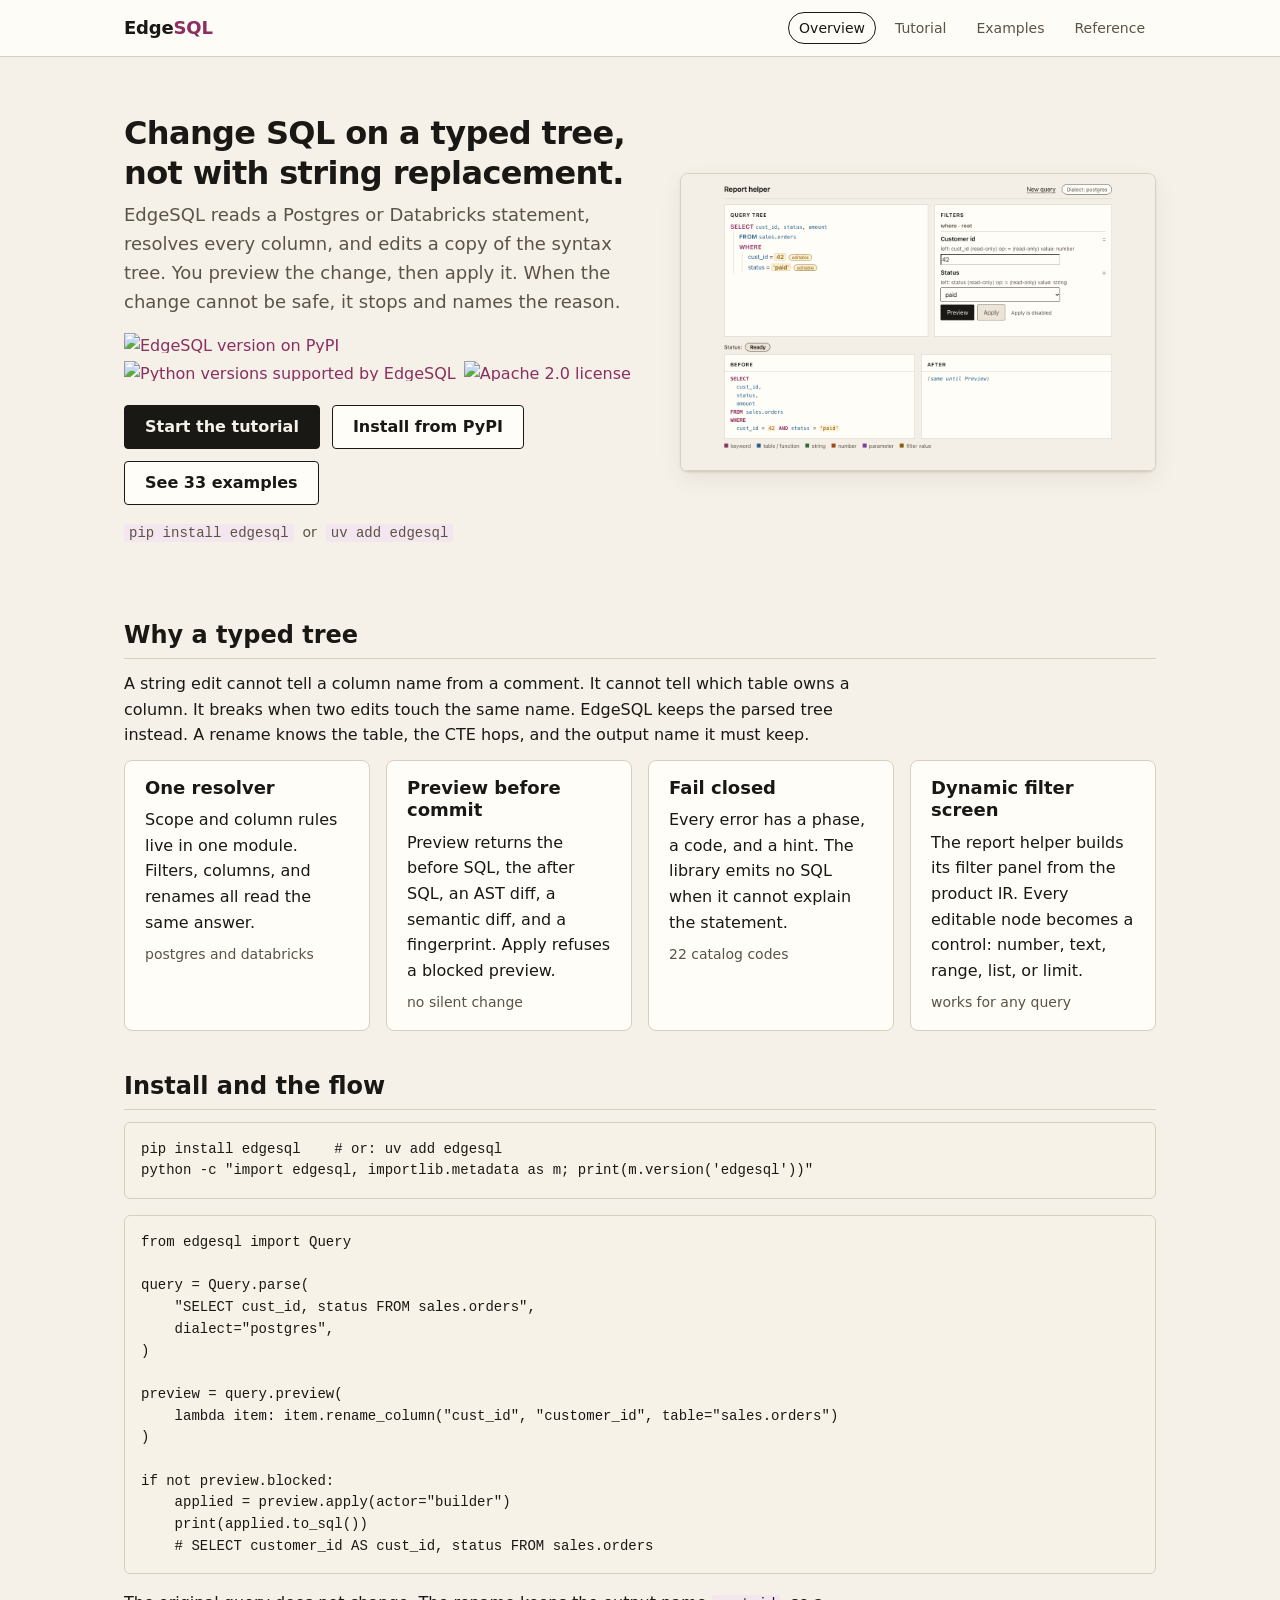
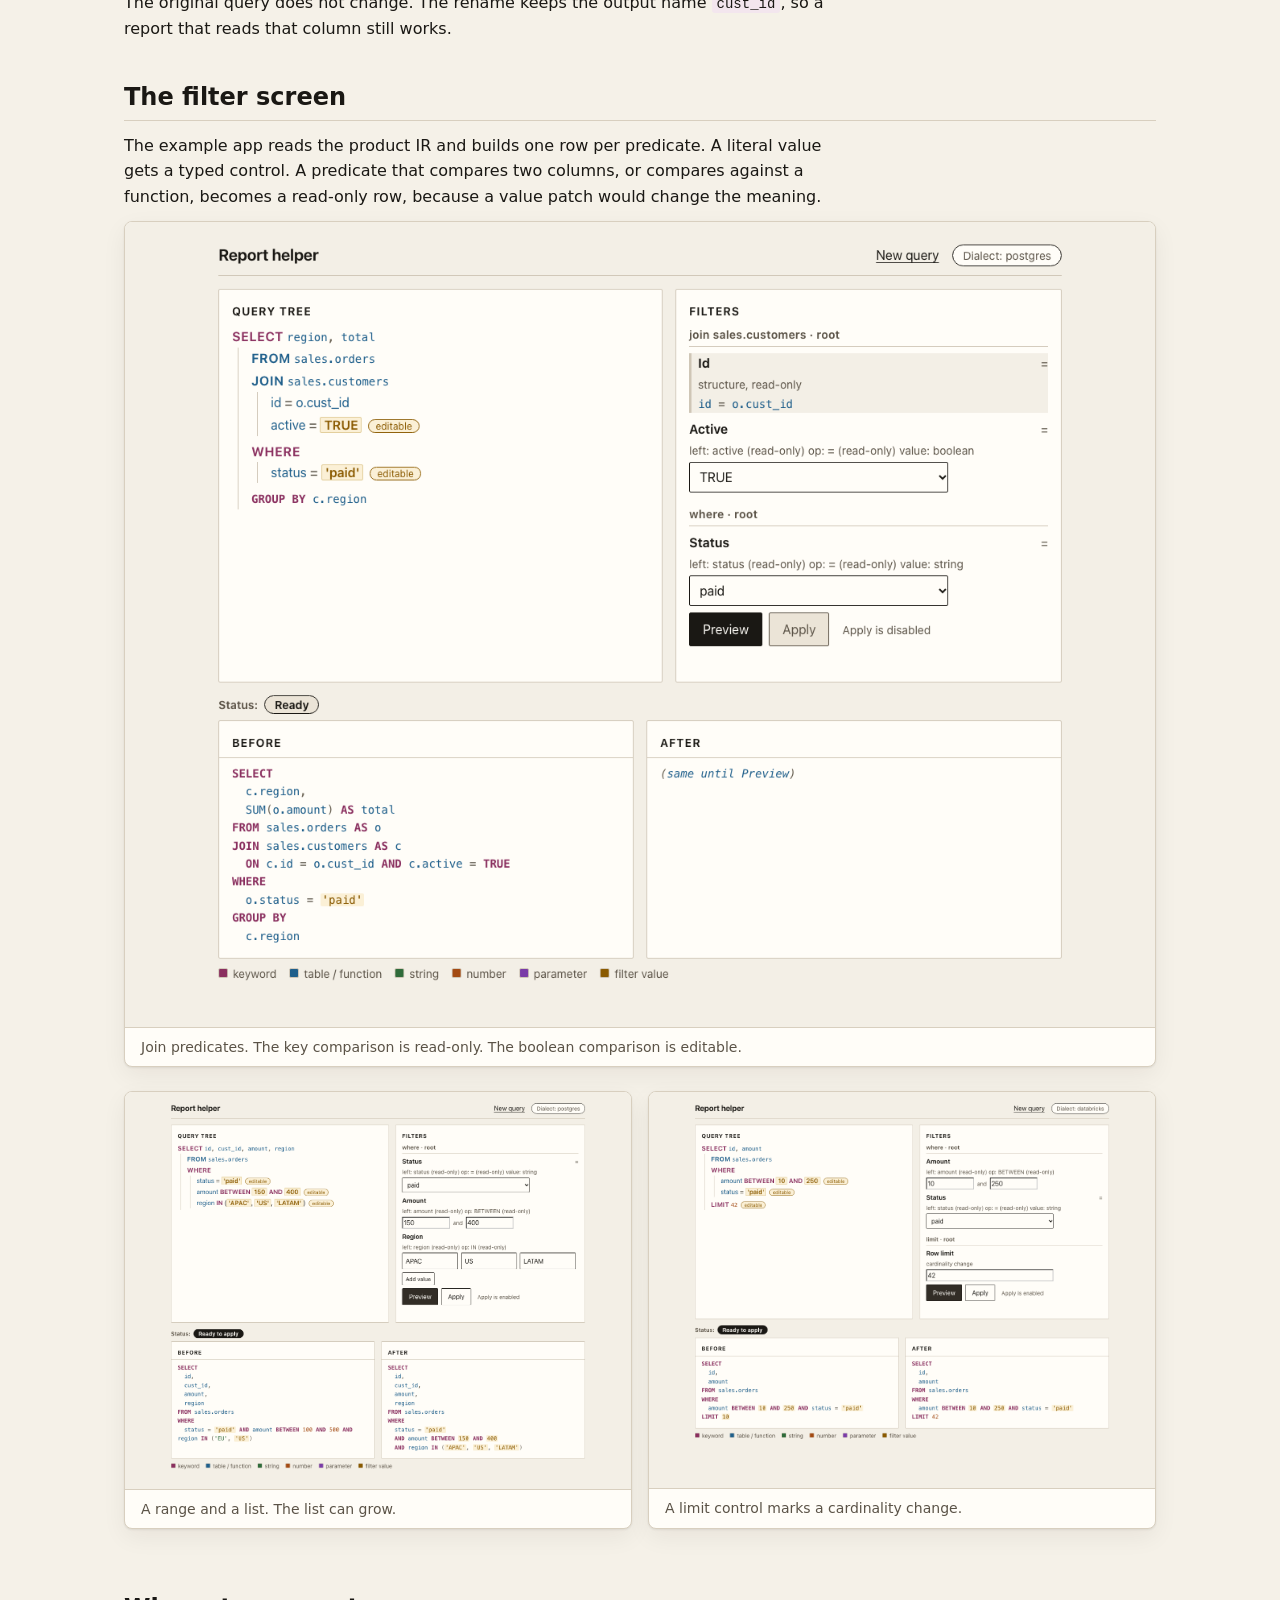
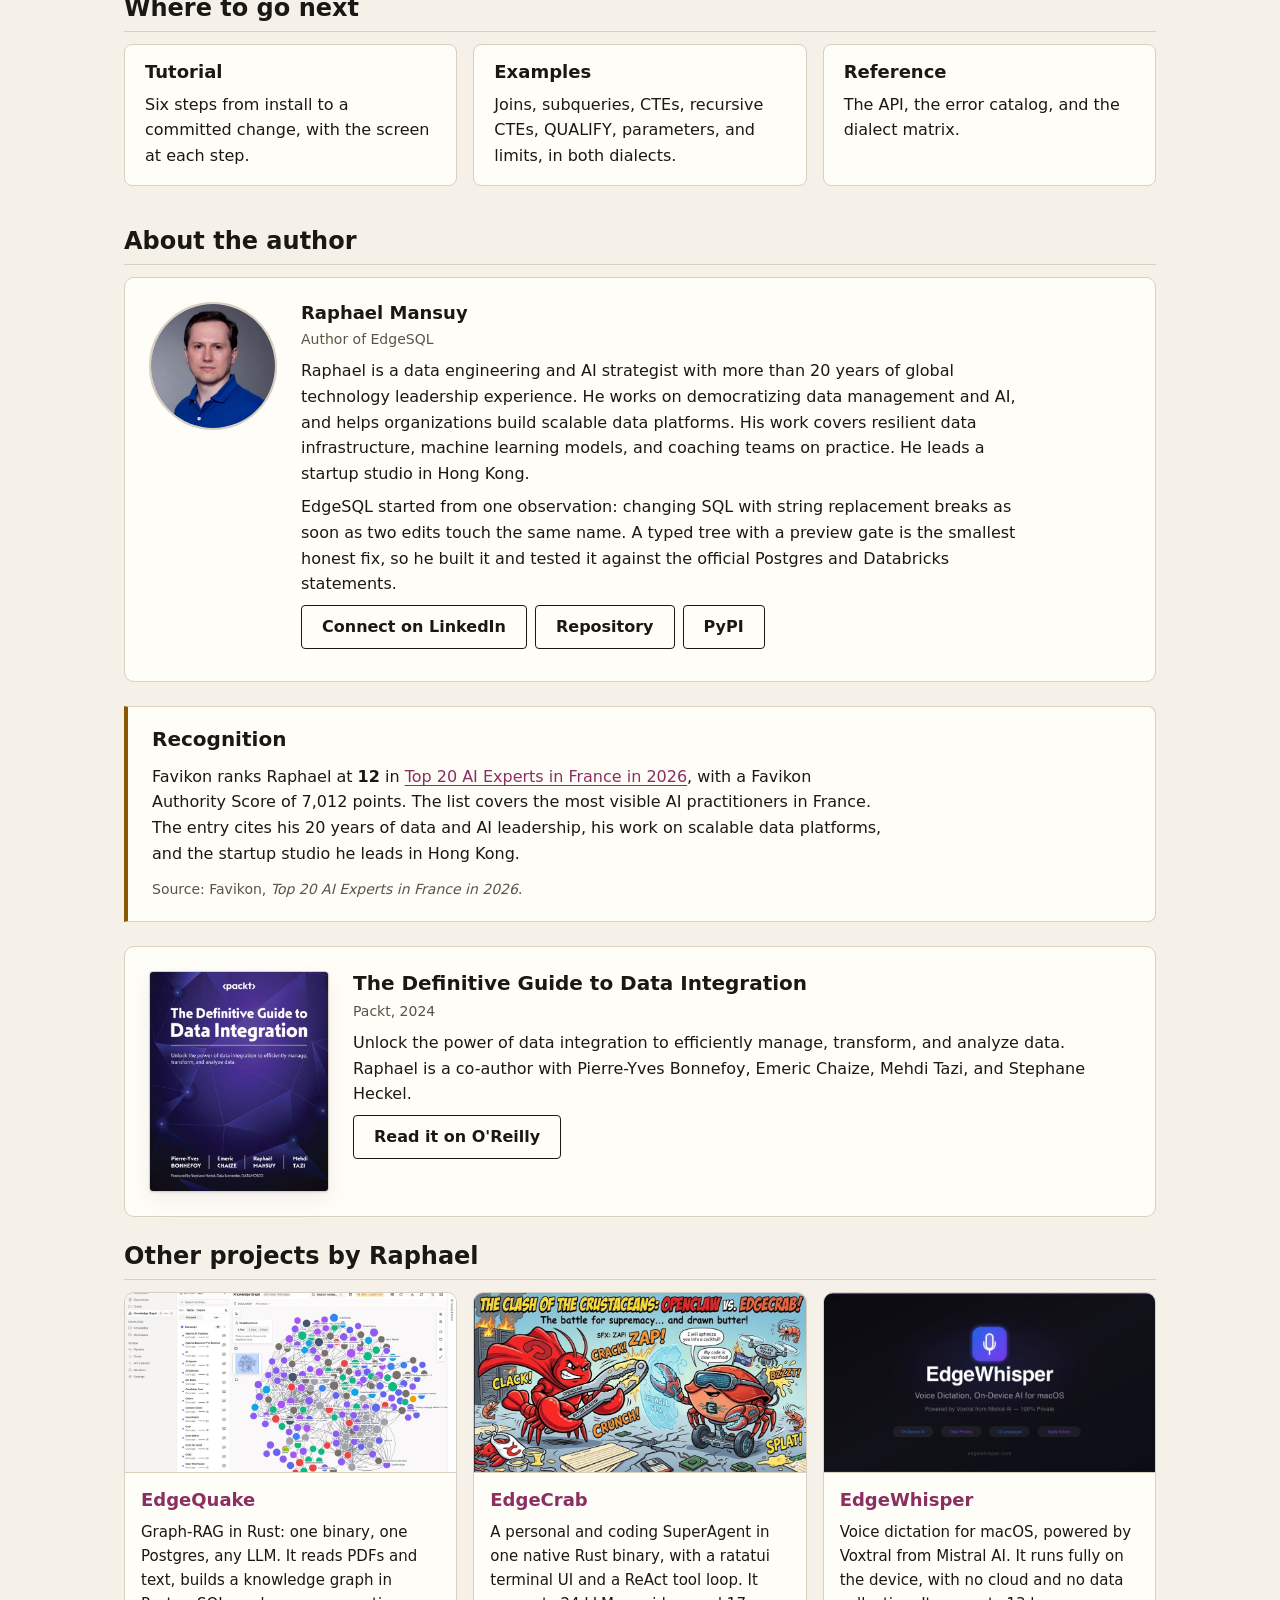
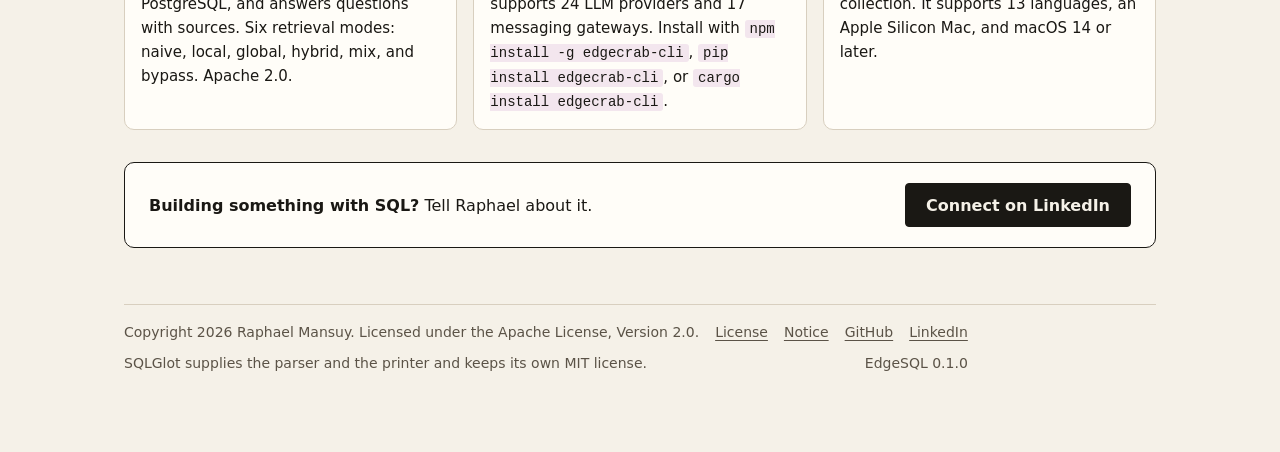
==== commit 87778688: "Confirm the PyPI release and gate the upload job EdgeSQL 0.1.0 is published on PyPI and installs wit" ====
--- a/docs/index.html
+++ b/docs/index.html
@@ -46,6 +46,11 @@
       <p class="lede">EdgeSQL reads a Postgres or Databricks statement, resolves every
       column, and edits a copy of the syntax tree. You preview the change, then apply
       it. When the change cannot be safe, it stops and names the reason.</p>
+      <p class="badges">
+        <a href="https://pypi.org/project/edgesql/"><img src="https://img.shields.io/pypi/v/edgesql.svg?label=PyPI" alt="EdgeSQL version on PyPI"></a>
+        <a href="https://pypi.org/project/edgesql/"><img src="https://img.shields.io/pypi/pyversions/edgesql.svg" alt="Python versions supported by EdgeSQL"></a>
+        <a href="https://github.com/raphaelmansuy/EdgeSQL/blob/main/LICENSE"><img src="https://img.shields.io/badge/license-Apache--2.0-blue.svg" alt="Apache 2.0 license"></a>
+      </p>
       <div class="cta">
         <a class="btn primary" href="tutorial.html">Start the tutorial</a>
         <a class="btn" href="https://pypi.org/project/edgesql/">Install from PyPI</a>
--- a/docs/assets/site.css
+++ b/docs/assets/site.css
@@ -173,6 +173,9 @@
   max-width: 56ch;
 }
 
+.badges { display: flex; gap: 8px; flex-wrap: wrap; margin: 16px 0 0; }
+.badges img { display: block; height: 20px; }
+
 .hero-figure {
   border: 1px solid var(--line);
   border-radius: 8px;
